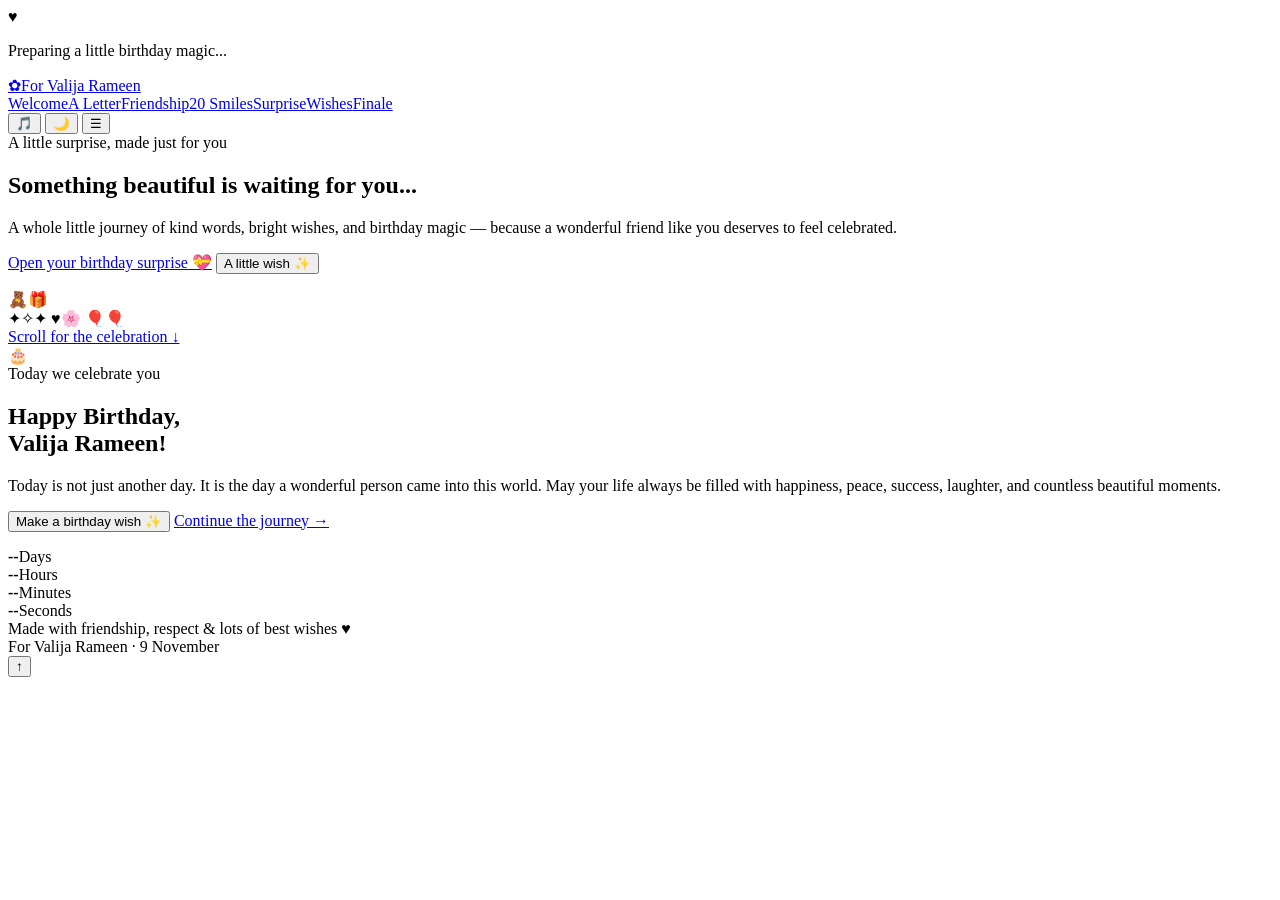
==== index.html @ c231f77b "Add files via upload" ====
<!doctype html>
<html lang="en">
<head>
  <meta charset="utf-8">
  <meta name="viewport" content="width=device-width, initial-scale=1">
  <meta name="theme-color" content="#fffafd">
  <meta name="description" content="A birthday surprise made with friendship and best wishes for Valija Rameen.">
  <title>Happy Birthday, Valija Rameen! | A Friendship Surprise</title>
  <link rel="stylesheet" href="css/style.css">
  <link rel="stylesheet" href="css/animations.css">
  <link rel="stylesheet" href="css/responsive.css">
  <script src="js/animations.js" defer></script>
  <script src="js/main.js" defer></script>
  <script src="js/interactions.js" defer></script>
</head>
<body data-page="home">
  <div class="loading-screen" aria-hidden="true"><div class="loader-content"><span class="loader-heart">♥</span><p>Preparing a little birthday magic...</p></div></div>
  <header class="site-header">
    <div class="header-inner">
      <a class="brand" href="index.html"><span class="brand-mark" aria-hidden="true">✿</span><span>For Valija Rameen</span></a>
      <nav class="primary-nav" id="site-navigation" aria-label="Main navigation">
        <a href="index.html">Welcome</a><a href="letter.html">A Letter</a><a href="friendship.html">Friendship</a><a href="smiles.html">20 Smiles</a><a href="surprise.html">Surprise</a><a href="wishes.html">Wishes</a><a href="finale.html">Finale</a>
      </nav>
      <div class="header-actions">
        <button class="icon-button" type="button" data-music-toggle aria-label="Turn birthday music on" aria-pressed="false" title="Birthday music">🎵</button>
        <button class="icon-button" type="button" data-theme-toggle aria-label="Switch to dark theme" aria-pressed="false" title="Toggle theme">🌙</button>
        <button class="menu-toggle" type="button" aria-controls="site-navigation" aria-expanded="false" aria-label="Open navigation menu">☰</button>
      </div>
    </div>
  </header>

  <main>
    <section class="hero page-shell" aria-labelledby="welcome-title">
      <div class="hero-grid">
        <div class="hero-copy reveal">
          <span class="eyebrow">A little surprise, made just for you</span>
          <h1 id="welcome-title">Something beautiful is <span class="gradient-text">waiting for you...</span></h1>
          <p class="type-line" data-typing aria-live="polite"></p>
          <p class="lead">A whole little journey of kind words, bright wishes, and birthday magic — because a wonderful friend like you deserves to feel celebrated.</p>
          <div class="button-row">
            <a class="button" href="#celebration">Open your birthday surprise <span aria-hidden="true">💝</span></a>
            <button class="button secondary" type="button" data-action="random-wish">A little wish ✨</button>
          </div>
          <p class="wish-result" data-wish-result aria-live="polite"></p>
        </div>
        <div class="hero-art" aria-label="A teddy bear with a birthday gift">
          <div class="art-orbit" aria-hidden="true"></div>
          <div class="teddy-card"><span class="teddy" aria-hidden="true">🧸</span><span class="gift-emoji" aria-hidden="true">🎁</span></div>
          <span class="sparkle s1" aria-hidden="true">✦</span><span class="sparkle s2" aria-hidden="true">✧</span><span class="sparkle s3" aria-hidden="true">✦</span>
          <span class="floaty heart" aria-hidden="true">♥</span><span class="floaty flower" aria-hidden="true">🌸</span>
          <span class="balloon b1" aria-hidden="true">🎈</span><span class="balloon b2" aria-hidden="true">🎈</span>
        </div>
      </div>
      <a class="scroll-cue" href="#celebration">Scroll for the celebration ↓</a>
    </section>

    <section class="section page-shell" id="celebration" aria-labelledby="birthday-title">
      <div class="celebration reveal">
        <div class="celebration-inner">
          <div class="cake" aria-hidden="true">🎂</div>
          <div class="birthday-copy">
            <span class="eyebrow">Today we celebrate you</span>
            <h2 id="birthday-title" class="gradient-text">Happy Birthday,<br>Valija Rameen!</h2>
            <p>Today is not just another day. It is the day a wonderful person came into this world. May your life always be filled with happiness, peace, success, laughter, and countless beautiful moments.</p>
            <div class="button-row">
              <button class="button" type="button" data-action="wish">Make a birthday wish <span aria-hidden="true">✨</span></button>
              <a class="button secondary" href="letter.html">Continue the journey →</a>
            </div>
            <p class="wish-result" data-wish-result aria-live="polite"></p>
            <div class="countdown" data-countdown aria-label="Countdown to the next birthday">
              <div class="time-box"><strong data-time>--</strong><span>Days</span></div>
              <div class="time-box"><strong data-time>--</strong><span>Hours</span></div>
              <div class="time-box"><strong data-time>--</strong><span>Minutes</span></div>
              <div class="time-box"><strong data-time>--</strong><span>Seconds</span></div>
            </div>
          </div>
        </div>
      </div>
    </section>
  </main>

  <footer class="site-footer">Made with friendship, respect &amp; lots of best wishes <span class="footer-heart">♥</span><br>For Valija Rameen · 9 November</footer>
  <button class="icon-button back-to-top" type="button" aria-label="Back to top">↑</button>
</body>
</html>
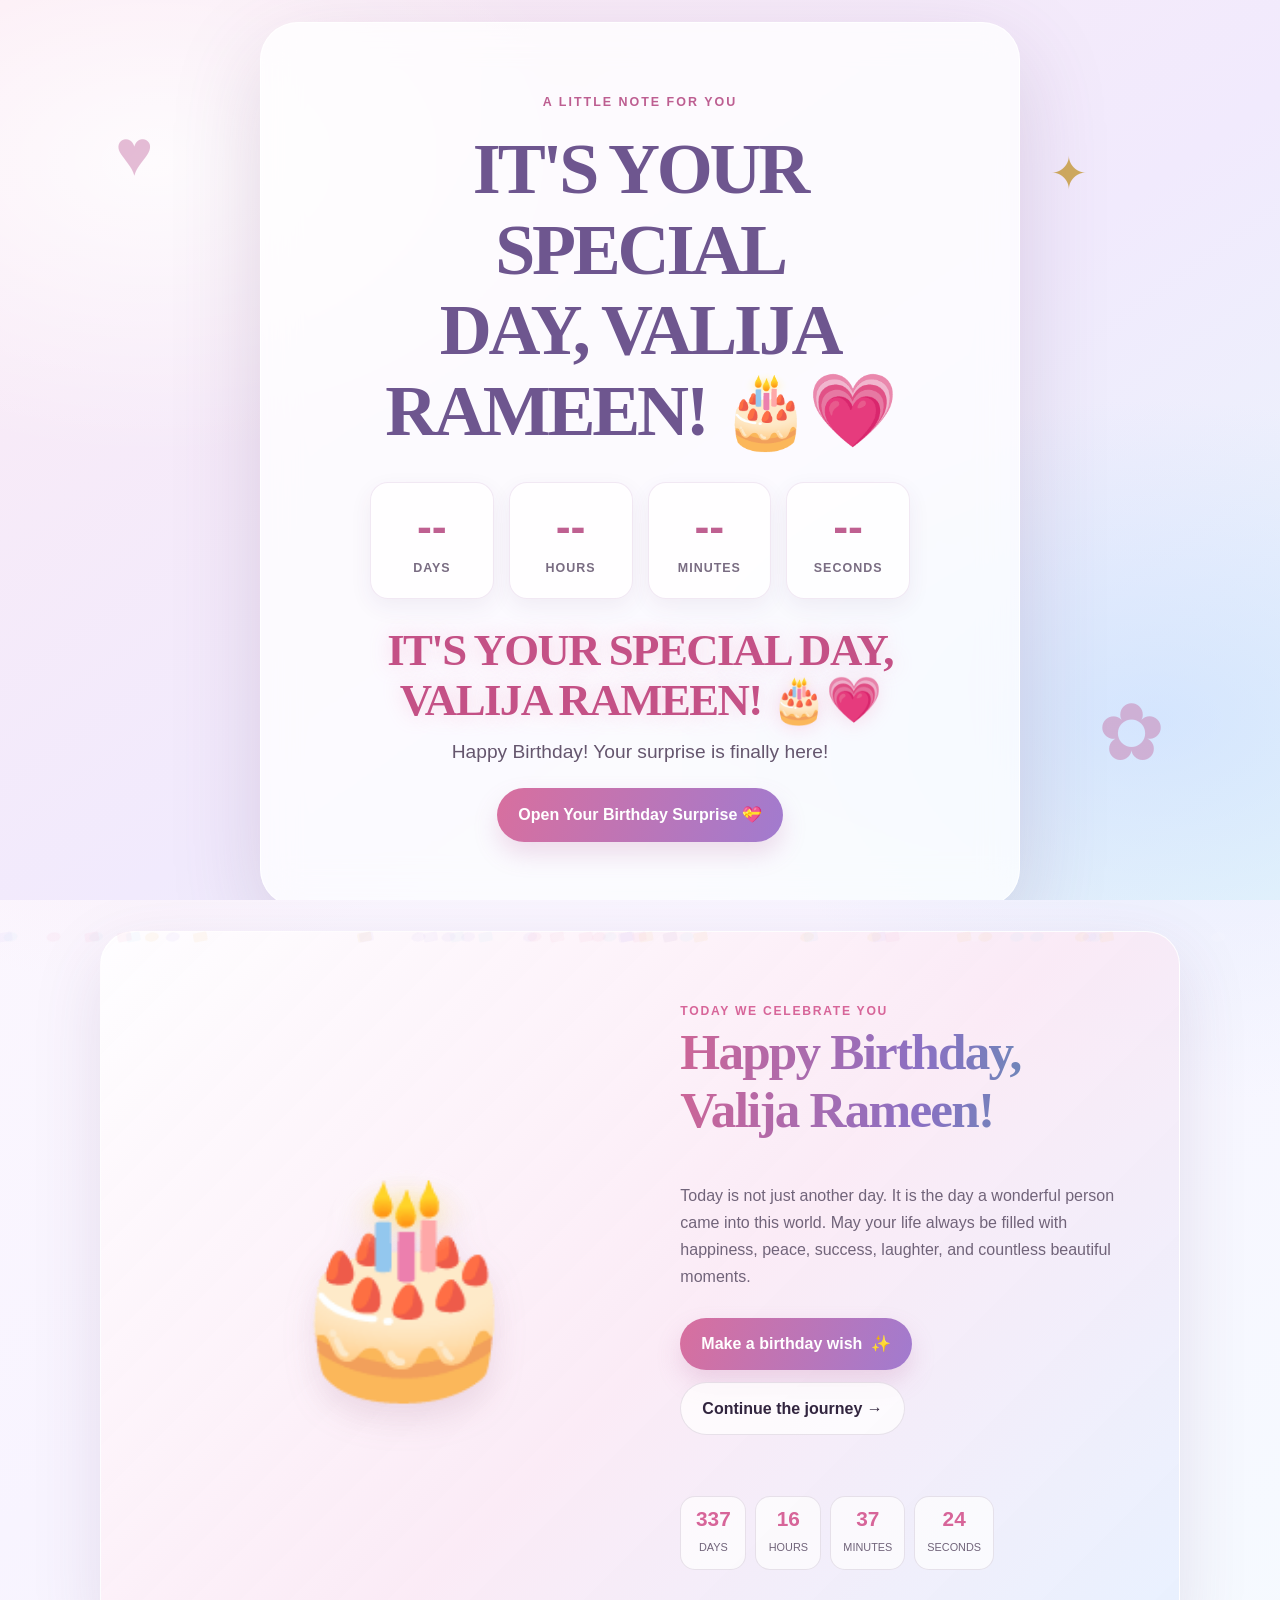
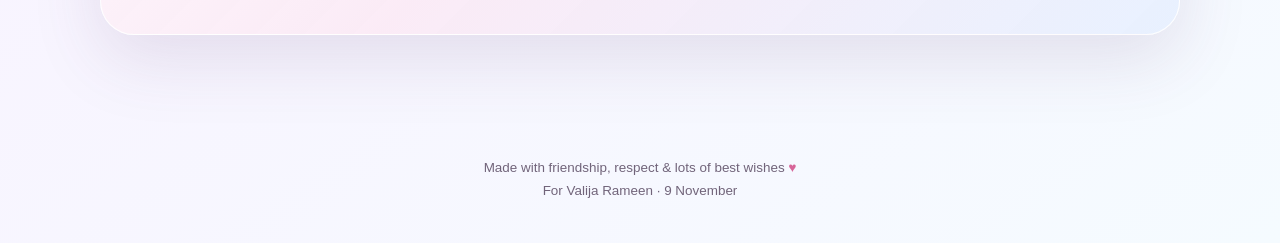
==== commit 89215baf: "Finalize Birthday Website, Fix Errors, Update Countdown and Documentation Co-authored-by: Copilot <2" ====
--- a/index.html
+++ b/index.html
@@ -1,85 +1,107 @@
-<!doctype html>
-<html lang="en">
-<head>
-  <meta charset="utf-8">
-  <meta name="viewport" content="width=device-width, initial-scale=1">
-  <meta name="theme-color" content="#fffafd">
-  <meta name="description" content="A birthday surprise made with friendship and best wishes for Valija Rameen.">
-  <title>Happy Birthday, Valija Rameen! | A Friendship Surprise</title>
-  <link rel="stylesheet" href="css/style.css">
-  <link rel="stylesheet" href="css/animations.css">
-  <link rel="stylesheet" href="css/responsive.css">
-  <script src="js/animations.js" defer></script>
-  <script src="js/main.js" defer></script>
-  <script src="js/interactions.js" defer></script>
-</head>
-<body data-page="home">
-  <div class="loading-screen" aria-hidden="true"><div class="loader-content"><span class="loader-heart">♥</span><p>Preparing a little birthday magic...</p></div></div>
-  <header class="site-header">
-    <div class="header-inner">
-      <a class="brand" href="index.html"><span class="brand-mark" aria-hidden="true">✿</span><span>For Valija Rameen</span></a>
-      <nav class="primary-nav" id="site-navigation" aria-label="Main navigation">
-        <a href="index.html">Welcome</a><a href="letter.html">A Letter</a><a href="friendship.html">Friendship</a><a href="smiles.html">20 Smiles</a><a href="surprise.html">Surprise</a><a href="wishes.html">Wishes</a><a href="finale.html">Finale</a>
-      </nav>
-      <div class="header-actions">
-        <button class="icon-button" type="button" data-music-toggle aria-label="Turn birthday music on" aria-pressed="false" title="Birthday music">🎵</button>
-        <button class="icon-button" type="button" data-theme-toggle aria-label="Switch to dark theme" aria-pressed="false" title="Toggle theme">🌙</button>
-        <button class="menu-toggle" type="button" aria-controls="site-navigation" aria-expanded="false" aria-label="Open navigation menu">☰</button>
-      </div>
-    </div>
-  </header>
-
-  <main>
-    <section class="hero page-shell" aria-labelledby="welcome-title">
-      <div class="hero-grid">
-        <div class="hero-copy reveal">
-          <span class="eyebrow">A little surprise, made just for you</span>
-          <h1 id="welcome-title">Something beautiful is <span class="gradient-text">waiting for you...</span></h1>
-          <p class="type-line" data-typing aria-live="polite"></p>
-          <p class="lead">A whole little journey of kind words, bright wishes, and birthday magic — because a wonderful friend like you deserves to feel celebrated.</p>
-          <div class="button-row">
-            <a class="button" href="#celebration">Open your birthday surprise <span aria-hidden="true">💝</span></a>
-            <button class="button secondary" type="button" data-action="random-wish">A little wish ✨</button>
-          </div>
-          <p class="wish-result" data-wish-result aria-live="polite"></p>
-        </div>
-        <div class="hero-art" aria-label="A teddy bear with a birthday gift">
-          <div class="art-orbit" aria-hidden="true"></div>
-          <div class="teddy-card"><span class="teddy" aria-hidden="true">🧸</span><span class="gift-emoji" aria-hidden="true">🎁</span></div>
-          <span class="sparkle s1" aria-hidden="true">✦</span><span class="sparkle s2" aria-hidden="true">✧</span><span class="sparkle s3" aria-hidden="true">✦</span>
-          <span class="floaty heart" aria-hidden="true">♥</span><span class="floaty flower" aria-hidden="true">🌸</span>
-          <span class="balloon b1" aria-hidden="true">🎈</span><span class="balloon b2" aria-hidden="true">🎈</span>
-        </div>
-      </div>
-      <a class="scroll-cue" href="#celebration">Scroll for the celebration ↓</a>
-    </section>
-
-    <section class="section page-shell" id="celebration" aria-labelledby="birthday-title">
-      <div class="celebration reveal">
-        <div class="celebration-inner">
-          <div class="cake" aria-hidden="true">🎂</div>
-          <div class="birthday-copy">
-            <span class="eyebrow">Today we celebrate you</span>
-            <h2 id="birthday-title" class="gradient-text">Happy Birthday,<br>Valija Rameen!</h2>
-            <p>Today is not just another day. It is the day a wonderful person came into this world. May your life always be filled with happiness, peace, success, laughter, and countless beautiful moments.</p>
-            <div class="button-row">
-              <button class="button" type="button" data-action="wish">Make a birthday wish <span aria-hidden="true">✨</span></button>
-              <a class="button secondary" href="letter.html">Continue the journey →</a>
-            </div>
-            <p class="wish-result" data-wish-result aria-live="polite"></p>
-            <div class="countdown" data-countdown aria-label="Countdown to the next birthday">
-              <div class="time-box"><strong data-time>--</strong><span>Days</span></div>
-              <div class="time-box"><strong data-time>--</strong><span>Hours</span></div>
-              <div class="time-box"><strong data-time>--</strong><span>Minutes</span></div>
-              <div class="time-box"><strong data-time>--</strong><span>Seconds</span></div>
-            </div>
-          </div>
-        </div>
-      </div>
-    </section>
-  </main>
-
-  <footer class="site-footer">Made with friendship, respect &amp; lots of best wishes <span class="footer-heart">♥</span><br>For Valija Rameen · 9 November</footer>
-  <button class="icon-button back-to-top" type="button" aria-label="Back to top">↑</button>
-</body>
+<!doctype html>
+<html lang="en">
+<head>
+  <meta charset="utf-8">
+  <meta name="viewport" content="width=device-width, initial-scale=1">
+  <meta name="theme-color" content="#fffafd">
+  <meta name="description" content="A birthday surprise made with friendship and best wishes for Valija Rameen.">
+  <title>Happy Birthday, Valija Rameen! | A Friendship Surprise</title>
+  <link rel="stylesheet" href="css/style.css">
+  <link rel="stylesheet" href="css/animations.css">
+  <link rel="stylesheet" href="css/responsive.css">
+  <script src="js/animations.js" defer></script>
+  <script src="js/main.js" defer></script>
+  <script src="js/interactions.js" defer></script>
+</head>
+<body class="is-locked" data-page="home">
+  <section class="lock-screen" data-birthday-lock aria-live="off" aria-labelledby="lock-title">
+    <div class="lock-card">
+      <span class="lock-kicker">A little note for you</span>
+      <h1 id="lock-title">Something Special Is Waiting For You... <span aria-hidden="true">💝</span></h1>
+      <p class="lock-teaser">Dear Valija Rameen, someone has prepared a little surprise for you!</p>
+      <div class="lock-countdown" data-lock-countdown aria-label="Countdown to 9 November at midnight local time">
+        <div class="lock-time"><strong data-lock-days>--</strong><span>Days</span></div>
+        <div class="lock-time"><strong data-lock-hours>--</strong><span>Hours</span></div>
+        <div class="lock-time"><strong data-lock-minutes>--</strong><span>Minutes</span></div>
+        <div class="lock-time"><strong data-lock-seconds>--</strong><span>Seconds</span></div>
+      </div>
+      <div class="lock-unlocked" data-lock-unlocked hidden>
+        <h2>IT'S YOUR SPECIAL DAY, VALIJA RAMEEN! 🎂💗</h2>
+        <p>Happy Birthday! Your surprise is finally here!</p>
+        <button class="button" type="button" data-open-birthday>Open Your Birthday Surprise 💝</button>
+      </div>
+      <p class="lock-timezone">The countdown follows your device's local time.</p>
+    </div>
+    <span class="lock-decoration lock-heart" aria-hidden="true">♥</span>
+    <span class="lock-decoration lock-flower" aria-hidden="true">✿</span>
+    <span class="lock-decoration lock-star" aria-hidden="true">✦</span>
+  </section>
+  <div class="loading-screen" aria-hidden="true"><div class="loader-content"><span class="loader-heart">♥</span><p>Preparing a little birthday magic...</p></div></div>
+  <header class="site-header">
+    <div class="header-inner">
+      <a class="brand" href="index.html"><span class="brand-mark" aria-hidden="true">✿</span><span>For Valija Rameen</span></a>
+      <nav class="primary-nav" id="site-navigation" aria-label="Main navigation">
+        <a href="index.html">Welcome</a><a href="letter.html">A Letter</a><a href="friendship.html">Friendship</a><a href="smiles.html">20 Smiles</a><a href="surprise.html">Surprise</a><a href="wishes.html">Wishes</a><a href="finale.html">Finale</a>
+      </nav>
+      <div class="header-actions">
+        <button class="icon-button" type="button" data-music-toggle aria-label="Turn birthday music on" aria-pressed="false" title="Birthday music">🎵</button>
+        <button class="icon-button" type="button" data-theme-toggle aria-label="Switch to dark theme" aria-pressed="false" title="Toggle theme">🌙</button>
+        <button class="menu-toggle" type="button" aria-controls="site-navigation" aria-expanded="false" aria-label="Open navigation menu">☰</button>
+      </div>
+    </div>
+  </header>
+
+  <main>
+    <section class="hero page-shell" aria-labelledby="welcome-title">
+      <div class="hero-grid">
+        <div class="hero-copy reveal">
+          <span class="eyebrow">A little surprise, made just for you</span>
+          <h1 id="welcome-title">Something beautiful is <span class="gradient-text">waiting for you...</span></h1>
+          <p class="type-line" data-typing aria-live="polite"></p>
+          <p class="lead">A whole little journey of kind words, bright wishes, and birthday magic — because a wonderful friend like you deserves to feel celebrated.</p>
+          <div class="button-row">
+            <a class="button" href="#celebration">Open your birthday surprise <span aria-hidden="true">💝</span></a>
+            <button class="button secondary" type="button" data-action="random-wish">A little wish ✨</button>
+          </div>
+          <p class="wish-result" data-wish-result aria-live="polite"></p>
+        </div>
+        <div class="hero-art" aria-label="A teddy bear with a birthday gift">
+          <div class="art-orbit" aria-hidden="true"></div>
+          <div class="teddy-card"><span class="teddy" aria-hidden="true">🧸</span><span class="gift-emoji" aria-hidden="true">🎁</span></div>
+          <span class="sparkle s1" aria-hidden="true">✦</span><span class="sparkle s2" aria-hidden="true">✧</span><span class="sparkle s3" aria-hidden="true">✦</span>
+          <span class="floaty heart" aria-hidden="true">♥</span><span class="floaty flower" aria-hidden="true">🌸</span>
+          <span class="balloon b1" aria-hidden="true">🎈</span><span class="balloon b2" aria-hidden="true">🎈</span>
+        </div>
+      </div>
+      <a class="scroll-cue" href="#celebration">Scroll for the celebration ↓</a>
+    </section>
+
+    <section class="section page-shell" id="celebration" aria-labelledby="birthday-title">
+      <div class="celebration reveal">
+        <div class="celebration-inner">
+          <div class="cake" aria-hidden="true">🎂</div>
+          <div class="birthday-copy">
+            <span class="eyebrow">Today we celebrate you</span>
+            <h2 id="birthday-title" class="gradient-text">Happy Birthday,<br>Valija Rameen!</h2>
+            <p>Today is not just another day. It is the day a wonderful person came into this world. May your life always be filled with happiness, peace, success, laughter, and countless beautiful moments.</p>
+            <div class="button-row">
+              <button class="button" type="button" data-action="wish">Make a birthday wish <span aria-hidden="true">✨</span></button>
+              <a class="button secondary" href="letter.html">Continue the journey →</a>
+            </div>
+            <p class="wish-result" data-wish-result aria-live="polite"></p>
+            <div class="countdown" data-countdown aria-label="Countdown to the next birthday">
+              <div class="time-box"><strong data-time>--</strong><span>Days</span></div>
+              <div class="time-box"><strong data-time>--</strong><span>Hours</span></div>
+              <div class="time-box"><strong data-time>--</strong><span>Minutes</span></div>
+              <div class="time-box"><strong data-time>--</strong><span>Seconds</span></div>
+            </div>
+          </div>
+        </div>
+      </div>
+    </section>
+  </main>
+
+  <footer class="site-footer">Made with friendship, respect &amp; lots of best wishes <span class="footer-heart">♥</span><br>For Valija Rameen · 9 November</footer>
+  <button class="icon-button back-to-top" type="button" aria-label="Back to top">↑</button>
+</body>
 </html>
--- a/css/style.css
+++ b/css/style.css
@@ -0,0 +1,434 @@
+:root {
+  color-scheme: light;
+  --ink: #32253f;
+  --muted: #71647a;
+  --paper: #fffafd;
+  --surface: rgba(255, 255, 255, .76);
+  --pink: #f3a5c5;
+  --rose: #d76599;
+  --lavender: #c6b5f2;
+  --blue: #b6dff0;
+  --gold: #f0c77b;
+  --line: rgba(103, 70, 116, .14);
+  --shadow: 0 24px 70px rgba(90, 53, 105, .13);
+  --serif: 'Playfair Display', Georgia, serif;
+  --sans: 'DM Sans', 'Segoe UI', sans-serif;
+}
+
+* { box-sizing: border-box; }
+html { scroll-behavior: smooth; scroll-padding-top: 6rem; }
+body {
+  min-width: 320px;
+  margin: 0;
+  color: var(--ink);
+  font-family: var(--sans);
+  background:
+    radial-gradient(ellipse at 10% 12%, rgba(251, 213, 230, .7), transparent 34rem),
+    radial-gradient(ellipse at 94% 30%, rgba(204, 224, 250, .55), transparent 32rem),
+    linear-gradient(145deg, #fffafd, #f8f4ff 56%, #f5fbff);
+  line-height: 1.7;
+  overflow-x: hidden;
+}
+body.is-locked { overflow: hidden; }
+body.is-locked > :not(.lock-screen) { visibility: hidden !important; }
+.lock-screen {
+  position: fixed;
+  z-index: 70;
+  inset: 0;
+  display: grid;
+  padding: 22px;
+  place-items: center;
+  overflow: auto;
+  overscroll-behavior: contain;
+  color: #382944;
+  background:
+    radial-gradient(ellipse at 12% 18%, rgba(255,255,255,.82), transparent 28rem),
+    radial-gradient(ellipse at 90% 80%, rgba(196,220,255,.58), transparent 32rem),
+    linear-gradient(145deg, #fcebf4, #f1eafd 55%, #e8f6fb);
+  transition: opacity .7s ease, visibility .7s ease;
+  touch-action: manipulation;
+}
+.lock-screen[hidden] { display: none; }
+.lock-screen.is-dismissed { visibility: hidden; opacity: 0; pointer-events: none; }
+.lock-card {
+  position: relative;
+  z-index: 1;
+  width: min(760px, 100%);
+  padding: clamp(24px, 6vw, 64px);
+  border: 1px solid rgba(255,255,255,.88);
+  border-radius: clamp(24px, 5vw, 38px);
+  background: rgba(255,255,255,.75);
+  box-shadow: 0 30px 90px rgba(104,67,113,.18);
+  text-align: center;
+  backdrop-filter: blur(18px);
+}
+.lock-kicker { color: #bd5e91; font-size: .78rem; font-weight: 700; letter-spacing: .16em; text-transform: uppercase; }
+.lock-card h1 {
+  margin: 15px 0;
+  color: #6e568f;
+  font-size: clamp(2.1rem, 6.4vw, 4.5rem);
+  line-height: 1.12;
+  text-wrap: balance;
+}
+.lock-teaser { max-width: 550px; margin: 0 auto; color: #71647a; font-size: clamp(1rem, 2.4vw, 1.18rem); }
+.lock-countdown { display: grid; width: min(540px, 100%); margin: 30px auto 0; grid-template-columns: repeat(4, minmax(0, 1fr)); gap: clamp(7px, 2vw, 15px); }
+.lock-time { padding: clamp(10px, 2vw, 17px) 7px; border: 1px solid rgba(180,135,191,.19); border-radius: 18px; background: rgba(255,255,255,.8); box-shadow: 0 8px 22px rgba(90,53,105,.07); }
+.lock-time strong { display: block; color: #bf6091; font-size: clamp(1.45rem, 6vw, 2.8rem); line-height: 1.2; font-variant-numeric: tabular-nums; }
+.lock-time span { color: #796c82; font-size: clamp(.67rem, 2vw, .78rem); font-weight: 700; letter-spacing: .08em; text-transform: uppercase; }
+.lock-timezone { margin: 22px 0 0; color: #83768a; font-size: .78rem; }
+.lock-unlocked { animation: rise-in .7s ease both; }
+.lock-screen.is-unlocked .lock-card { animation: unlock-pop .65s cubic-bezier(.2,.8,.2,1) both; }
+.lock-unlocked h2 { margin: 26px 0 10px; color: #c45186; font-size: clamp(1.65rem, 4.8vw, 2.8rem); text-wrap: balance; text-shadow: 0 0 20px rgba(243,165,197,.45); }
+.lock-unlocked p { color: #65566e; font-size: clamp(1rem, 2.5vw, 1.2rem); }
+.lock-unlocked .button { min-height: 54px; }
+.lock-decoration { position: absolute; z-index: 0; color: rgba(198,111,163,.45); pointer-events: none; animation: drift 6s ease-in-out infinite; }
+.lock-heart { top: 11%; left: 9%; font-size: clamp(2rem, 6vw, 4rem); }
+.lock-flower { right: 9%; bottom: 11%; font-size: clamp(2.5rem, 8vw, 5rem); animation-delay: 1s; }
+.lock-star { top: 15%; right: 15%; color: #cfaa5e; font-size: clamp(1.5rem, 4vw, 2.8rem); animation-delay: .4s; }
+body::before {
+  position: fixed;
+  z-index: -1;
+  inset: 0;
+  content: '';
+  opacity: .25;
+  pointer-events: none;
+  background-image: radial-gradient(rgba(179, 133, 188, .5) .7px, transparent .7px);
+  background-size: 23px 23px;
+  mask-image: linear-gradient(to bottom, black, transparent 80%);
+}
+a { color: inherit; }
+button { font: inherit; }
+button, a { -webkit-tap-highlight-color: transparent; }
+button, a { touch-action: manipulation; }
+button:focus-visible, a:focus-visible { outline: 3px solid var(--rose); outline-offset: 4px; }
+
+.site-header {
+  position: sticky;
+  z-index: 20;
+  top: 0;
+  border-bottom: 1px solid rgba(255, 255, 255, .68);
+  background: rgba(255, 250, 253, .78);
+  backdrop-filter: blur(18px);
+}
+.header-inner {
+  display: flex;
+  width: min(1160px, calc(100% - 40px));
+  min-height: 76px;
+  margin: auto;
+  align-items: center;
+  justify-content: space-between;
+  gap: 20px;
+}
+.brand {
+  display: inline-flex;
+  align-items: center;
+  gap: 9px;
+  color: var(--ink);
+  font-weight: 700;
+  text-decoration: none;
+  white-space: nowrap;
+}
+.brand-mark { color: var(--rose); font-size: 1.35rem; }
+.primary-nav { display: flex; align-items: center; gap: 5px; }
+.primary-nav a {
+  padding: 9px 11px;
+  border-radius: 999px;
+  color: var(--muted);
+  font-size: .84rem;
+  font-weight: 600;
+  text-decoration: none;
+  transition: color .2s, background .2s, transform .2s;
+}
+.primary-nav a:hover, .primary-nav a[aria-current="page"] {
+  color: var(--rose);
+  background: rgba(243, 165, 197, .16);
+}
+.header-actions { display: flex; align-items: center; gap: 8px; }
+.icon-button, .menu-toggle {
+  display: inline-grid;
+  width: 42px;
+  height: 42px;
+  padding: 0;
+  place-items: center;
+  border: 1px solid var(--line);
+  border-radius: 50%;
+  color: var(--ink);
+  background: rgba(255, 255, 255, .72);
+  cursor: pointer;
+  transition: transform .2s, box-shadow .2s;
+}
+.icon-button:hover, .menu-toggle:hover { transform: translateY(-2px); box-shadow: 0 8px 20px rgba(90, 53, 105, .12); }
+.menu-toggle { display: none; }
+
+.page-shell { width: min(1080px, calc(100% - 40px)); margin: 0 auto; }
+.visually-hidden {
+  position: absolute;
+  width: 1px;
+  height: 1px;
+  padding: 0;
+  overflow: hidden;
+  clip: rect(0, 0, 0, 0);
+  white-space: nowrap;
+  clip-path: inset(50%);
+}
+.hero {
+  position: relative;
+  display: grid;
+  min-height: min(730px, calc(100vh - 76px));
+  padding: 72px 0 88px;
+  align-items: center;
+}
+.hero-grid { display: grid; align-items: center; grid-template-columns: 1.1fr .9fr; gap: 54px; }
+.eyebrow {
+  display: inline-flex;
+  align-items: center;
+  gap: 8px;
+  color: var(--rose);
+  font-size: .76rem;
+  font-weight: 700;
+  letter-spacing: .14em;
+  text-transform: uppercase;
+}
+h1, h2, h3, p { margin-top: 0; }
+h1, h2, h3 { font-family: var(--serif); line-height: 1.13; }
+h1 { margin: 18px 0; font-size: clamp(2.8rem, 6vw, 5.3rem); letter-spacing: -.045em; }
+h2 { font-size: clamp(2rem, 4vw, 3.2rem); letter-spacing: -.035em; }
+h3 { font-size: 1.45rem; }
+.gradient-text {
+  color: var(--rose);
+  background: linear-gradient(95deg, #cd6596, #8b70c3 55%, #559bb0);
+  background-clip: text;
+  -webkit-text-fill-color: transparent;
+}
+.lead { max-width: 600px; color: var(--muted); font-size: clamp(1.02rem, 2vw, 1.2rem); }
+.type-line { min-height: 1.5em; color: var(--rose); font-size: 1.15rem; font-weight: 700; }
+.type-line::after { display: inline-block; width: 2px; height: 1em; margin-left: 4px; background: currentColor; content: ''; vertical-align: -.1em; animation: blink .8s step-end infinite; }
+.button-row { display: flex; flex-wrap: wrap; align-items: center; gap: 12px; margin-top: 28px; }
+.button {
+  display: inline-flex;
+  min-height: 49px;
+  padding: 12px 21px;
+  align-items: center;
+  justify-content: center;
+  gap: 9px;
+  border: 0;
+  border-radius: 999px;
+  color: white;
+  background: linear-gradient(110deg, #d86f9e, #a17bcf);
+  box-shadow: 0 12px 25px rgba(185, 106, 158, .22);
+  cursor: pointer;
+  font-weight: 700;
+  text-decoration: none;
+  transition: transform .2s, box-shadow .2s;
+}
+.button:hover { transform: translateY(-3px); box-shadow: 0 16px 30px rgba(185, 106, 158, .3); }
+.button.secondary { border: 1px solid var(--line); color: var(--ink); background: rgba(255,255,255,.72); box-shadow: none; }
+.button.small { min-height: 42px; padding: 9px 16px; font-size: .9rem; }
+.hero-art {
+  position: relative;
+  display: grid;
+  min-height: 420px;
+  place-items: center;
+}
+.art-orbit {
+  position: absolute;
+  width: min(360px, 85vw);
+  aspect-ratio: 1;
+  border: 1px solid rgba(195, 146, 205, .33);
+  border-radius: 50%;
+  box-shadow: 0 0 0 27px rgba(255,255,255,.25), 0 0 0 57px rgba(255,255,255,.2);
+}
+.teddy-card {
+  position: relative;
+  display: grid;
+  width: min(300px, 78vw);
+  aspect-ratio: .88;
+  place-content: center;
+  border: 1px solid rgba(255,255,255,.9);
+  border-radius: 46% 46% 35% 35%;
+  background: linear-gradient(150deg, rgba(255,255,255,.9), rgba(247,220,239,.8));
+  box-shadow: var(--shadow);
+  text-align: center;
+  animation: bob 4s ease-in-out infinite;
+}
+.teddy { font-size: clamp(7rem, 16vw, 10.5rem); line-height: 1.2; filter: drop-shadow(0 13px 10px rgba(114,76,108,.12)); }
+.gift-emoji { position: absolute; right: 12%; bottom: 20%; font-size: 4.2rem; transform: rotate(9deg); }
+.sparkle { position: absolute; color: #e6af51; font-size: 1.5rem; animation: twinkle 2s ease-in-out infinite; }
+.sparkle.s1 { top: 11%; left: 18%; }
+.sparkle.s2 { top: 20%; right: 10%; animation-delay: .6s; }
+.sparkle.s3 { bottom: 13%; left: 13%; animation-delay: 1s; }
+.floaty { position: absolute; animation: drift 6s ease-in-out infinite; }
+.floaty.heart { top: 13%; right: 13%; color: #df78a4; font-size: 2rem; }
+.floaty.flower { bottom: 11%; right: 4%; font-size: 2rem; animation-delay: .7s; }
+.balloon { position: absolute; z-index: 1; font-size: 2.4rem; animation: balloon-rise 5s ease-in-out infinite; }
+.balloon.b1 { top: 8%; left: 3%; }
+.balloon.b2 { right: 0; bottom: 21%; animation-delay: 1s; }
+.balloon.b3 { top: 18%; right: 15%; animation-delay: 1.8s; }
+.center-text { text-align: center; }
+.scroll-cue { position: absolute; bottom: 25px; left: 50%; color: var(--muted); font-size: .8rem; transform: translateX(-50%); }
+
+.section { padding: 88px 0; }
+.section-heading { max-width: 680px; margin: 0 auto 42px; text-align: center; }
+.section-heading p { color: var(--muted); }
+.celebration {
+  position: relative;
+  overflow: hidden;
+  border: 1px solid rgba(255,255,255,.86);
+  border-radius: 34px;
+  background: linear-gradient(135deg, rgba(255,255,255,.82), rgba(252,231,243,.74) 55%, rgba(228,238,255,.77));
+  box-shadow: var(--shadow);
+}
+.celebration-inner { display: grid; padding: clamp(28px, 6vw, 64px); align-items: center; grid-template-columns: 1.05fr .95fr; gap: 35px; }
+.cake { position: relative; display: grid; min-height: 250px; place-items: center; font-size: clamp(9rem, 20vw, 13rem); filter: drop-shadow(0 16px 16px rgba(144,83,115,.15)); animation: bob 3.8s ease-in-out infinite; }
+.birthday-copy p { color: var(--muted); }
+.countdown {
+  display: flex;
+  margin-top: 23px;
+  gap: 9px;
+}
+.time-box { min-width: 66px; padding: 10px 12px; border: 1px solid var(--line); border-radius: 15px; background: rgba(255,255,255,.66); text-align: center; }
+.time-box strong { display: block; color: var(--rose); font-size: 1.3rem; line-height: 1.2; }
+.time-box span { color: var(--muted); font-size: .68rem; text-transform: uppercase; }
+.wish-result, .secret-result { min-height: 1.5em; margin-top: 14px; color: var(--rose); font-weight: 700; }
+.card-grid { display: grid; grid-template-columns: repeat(3, 1fr); gap: 18px; }
+.card {
+  position: relative;
+  padding: 26px;
+  overflow: hidden;
+  border: 1px solid rgba(255,255,255,.88);
+  border-radius: 23px;
+  background: var(--surface);
+  box-shadow: 0 14px 40px rgba(90,53,105,.08);
+  transition: transform .25s, box-shadow .25s;
+}
+.card:hover { transform: translateY(-6px); box-shadow: 0 20px 46px rgba(90,53,105,.14); }
+.card p:last-child { margin-bottom: 0; }
+.card-icon { display: inline-grid; width: 46px; height: 46px; margin-bottom: 14px; place-items: center; border-radius: 16px; background: rgba(243,165,197,.2); font-size: 1.4rem; }
+.quote-card { min-height: 190px; }
+.quote-card p { color: var(--muted); }
+.quote-mark { color: var(--rose); font-family: var(--serif); font-size: 2.7rem; line-height: 1; }
+.timeline { position: relative; display: grid; gap: 14px; max-width: 760px; margin: 36px auto 0; }
+.timeline::before { position: absolute; top: 5px; bottom: 5px; left: 18px; width: 2px; background: linear-gradient(var(--pink), var(--lavender)); content: ''; }
+.timeline-item { position: relative; padding: 4px 10px 8px 53px; color: var(--muted); }
+.timeline-item::before { position: absolute; top: 9px; left: 10px; width: 18px; height: 18px; border: 4px solid #fff; border-radius: 50%; background: var(--rose); box-shadow: 0 0 0 1px var(--pink); content: ''; }
+.timeline-item strong { display: block; color: var(--ink); }
+.placeholder-grid { display: grid; grid-template-columns: repeat(3, 1fr); gap: 12px; margin-top: 24px; }
+.photo-placeholder { display: grid; min-height: 120px; padding: 15px; place-items: center; border: 1px dashed rgba(160,115,171,.45); border-radius: 18px; color: var(--muted); background: rgba(255,255,255,.35); text-align: center; font-size: .85rem; }
+
+.page-hero { padding: 76px 0 45px; text-align: center; }
+.page-hero h1 { font-size: clamp(2.7rem, 6vw, 4.5rem); }
+.page-hero .lead { margin: 0 auto; }
+.letter-wrap { max-width: 820px; margin: 0 auto 100px; text-align: center; }
+.envelope {
+  position: relative;
+  display: grid;
+  width: min(430px, 90vw);
+  height: 270px;
+  margin: 18px auto 35px;
+  place-items: center;
+  border: 0;
+  border-radius: 18px;
+  background: linear-gradient(145deg, #e99bb9, #cd7ca7);
+  box-shadow: 0 25px 55px rgba(156,84,126,.25);
+  cursor: pointer;
+  transition: transform .3s;
+}
+.envelope:hover { transform: translateY(-6px) rotate(-1deg); }
+.envelope::before { position: absolute; inset: 0; border-radius: inherit; background: linear-gradient(35deg, transparent 49.5%, rgba(255,255,255,.18) 50%, transparent 51%), linear-gradient(-35deg, transparent 49.5%, rgba(255,255,255,.18) 50%, transparent 51%); content: ''; }
+.envelope-seal { z-index: 1; display: grid; width: 70px; height: 70px; place-items: center; border: 3px solid rgba(255,255,255,.8); border-radius: 50%; color: white; background: #d26190; font-size: 1.8rem; box-shadow: 0 6px 15px rgba(91,44,75,.18); }
+.letter-paper { position: relative; display: none; padding: clamp(24px, 6vw, 55px); overflow: hidden; border: 1px solid #eadbd2; border-radius: 8px; background: #fffdf6; box-shadow: 0 20px 55px rgba(91,65,58,.12); text-align: left; }
+.letter-paper.is-open { display: block; animation: letter-in .75s cubic-bezier(.2,.8,.2,1) both; }
+.letter-paper p { color: #655661; }
+.letter-paper .salutation { color: var(--rose); font-family: var(--serif); font-size: 1.3rem; }
+.signature { margin-top: 28px; color: var(--rose); font-family: var(--serif); font-size: 1.55rem; font-style: italic; animation: signature-in 1.5s ease both; }
+.gift-stage { position: relative; display: grid; min-height: 450px; margin: 10px 0 60px; place-items: center; overflow: hidden; border: 1px solid rgba(255,255,255,.8); border-radius: 32px; background: linear-gradient(135deg,#fff1f7,#f3efff 60%,#edfaff); }
+.gift-box { position: relative; width: 190px; height: 150px; margin-top: 75px; border-radius: 12px; background: linear-gradient(135deg,#e77ea9,#ce5d91); box-shadow: 0 20px 30px rgba(157,71,117,.2); }
+.gift-box::before { position: absolute; top: 0; bottom: 0; left: 75px; width: 38px; background: #f4cf83; content: ''; }
+.gift-lid { position: absolute; z-index: 2; top: -28px; left: -14px; width: 218px; height: 42px; border-radius: 10px; background: linear-gradient(135deg,#f096b8,#dc6b9b); transition: transform .7s cubic-bezier(.2,.8,.2,1); }
+.gift-lid::before { position: absolute; top: 0; bottom: 0; left: 90px; width: 38px; background: #f4cf83; content: ''; }
+.gift-bow { position: absolute; z-index: 3; top: -69px; left: 72px; color: #f4cf83; font-size: 3.5rem; transition: transform .6s, opacity .5s; }
+.gift-box.is-open .gift-lid { transform: translate(32px,-100px) rotate(12deg); }
+.gift-box.is-open .gift-bow { transform: translateY(-100px) rotate(25deg); opacity: 0; }
+.gift-reveal { display: none; max-width: 640px; padding: 20px; text-align: center; }
+.gift-reveal.is-open { display: block; animation: rise-in .7s ease both; }
+.gift-teddy { font-size: 4rem; }
+.gift-action { position: absolute; bottom: 30px; }
+.friendship-teddies { font-size: 4rem; text-align: center; }
+.finale-highlight { color: #f3bed8; }
+.finale-actions { justify-content: center; }
+.wish-garden { position: relative; padding: 55px 0 70px; }
+.garden-art { margin-top: 34px; font-size: clamp(2.2rem, 8vw, 4rem); letter-spacing: .12em; text-align: center; filter: drop-shadow(0 8px 8px rgba(120,74,108,.08)); }
+.memory-note { max-width: 650px; margin: 26px auto 0; color: var(--muted); text-align: center; }
+.compliment-card { width: 100%; min-height: 190px; color: var(--ink); cursor: pointer; font: inherit; text-align: left; }
+.compliment-card .card-message { color: var(--muted); }
+.compliment-card[aria-expanded="false"] .card-message { filter: blur(5px); opacity: .35; user-select: none; }
+.compliment-card[aria-expanded="false"]::after { position: absolute; right: 22px; bottom: 20px; color: var(--rose); content: 'Tap to reveal ♥'; font-size: .78rem; font-weight: 700; }
+.finale {
+  position: relative;
+  padding: 78px 0 92px;
+  overflow: hidden;
+  border-radius: 34px;
+  color: white;
+  background: radial-gradient(ellipse at 50% 0%, #735d9b, #342c57 68%, #292443);
+  box-shadow: 0 25px 75px rgba(48,39,81,.24);
+  text-align: center;
+}
+.finale::before { position: absolute; inset: 0; content: ''; opacity: .4; background-image: radial-gradient(#fff 1px, transparent 1px); background-size: 45px 45px; mask-image: linear-gradient(to bottom, black, transparent 85%); }
+.finale-content { position: relative; z-index: 1; width: min(760px, calc(100% - 36px)); margin: auto; }
+.finale-balloons { position: absolute; inset: 0; overflow: hidden; color: white; font-size: 2.5rem; pointer-events: none; }
+.finale-balloons span { position: absolute; animation: balloon-rise 6s ease-in-out infinite; }
+.finale-balloons span:nth-child(1) { top: 12%; left: 8%; }
+.finale-balloons span:nth-child(2) { top: 30%; right: 8%; animation-delay: 1.5s; }
+.finale-balloons span:nth-child(3) { bottom: 14%; left: 15%; animation-delay: 2.5s; }
+.finale .eyebrow { color: #f3c7db; }
+.finale h1 { color: #fff2fa; text-shadow: 0 0 25px rgba(251,179,219,.28); }
+.finale p { color: rgba(255,255,255,.8); }
+.finale .button.secondary { border-color: rgba(255,255,255,.35); color: white; background: rgba(255,255,255,.1); }
+.finale-cake { margin: 16px 0; font-size: clamp(5rem, 14vw, 8rem); animation: bob 3s ease-in-out infinite; }
+.final-signoff { margin-top: 35px; color: #ffe0ee !important; font-family: var(--serif); font-size: 1.3rem; }
+.site-footer { padding: 34px 20px 40px; color: var(--muted); text-align: center; font-size: .84rem; }
+.site-footer .footer-heart { color: var(--rose); }
+.back-to-top { position: fixed; z-index: 18; right: 22px; bottom: 22px; opacity: 0; pointer-events: none; transform: translateY(10px); transition: .2s; }
+.back-to-top.is-visible { opacity: 1; pointer-events: auto; transform: none; }
+.loading-screen { position: fixed; z-index: 100; inset: 0; display: grid; visibility: hidden; place-items: center; background: #fff8fc; opacity: 0; pointer-events: none; transition: opacity .55s, visibility .55s; }
+.loading-screen.is-loading { visibility: visible; opacity: 1; pointer-events: auto; }
+.loading-screen.is-done { visibility: hidden; opacity: 0; }
+.loader-content { color: var(--rose); text-align: center; }
+.loader-heart { display: inline-block; font-size: 2.5rem; animation: heartbeat 1s ease-in-out infinite; }
+.reveal { opacity: 0; transform: translateY(20px); transition: opacity .65s ease, transform .65s ease; }
+.reveal.is-visible { opacity: 1; transform: none; }
+.cursor-heart { position: fixed; z-index: 50; pointer-events: none; animation: cursor-float .9s ease-out forwards; }
+.confetti-piece { position: fixed; z-index: 80; top: -15px; width: 9px; height: 14px; pointer-events: none; animation: confetti-fall 2.8s linear forwards; }
+.burst-heart { position: fixed; z-index: 80; pointer-events: none; animation: heart-rise 1.5s ease-out forwards; }
+.theme-dark {
+  color-scheme: dark;
+  --ink: #f9efff;
+  --muted: #cabdd3;
+  --paper: #2c253b;
+  --surface: rgba(55, 45, 70, .84);
+  --line: rgba(240, 218, 250, .17);
+  --shadow: 0 24px 70px rgba(11, 7, 22, .3);
+  background: radial-gradient(ellipse at 10% 12%, rgba(104,60,101,.5), transparent 34rem), linear-gradient(145deg,#211c30,#29223b 60%,#202e3a);
+}
+.theme-dark .site-header { border-color: var(--line); background: rgba(36,29,49,.82); }
+.theme-dark .brand, .theme-dark .primary-nav a, .theme-dark .icon-button, .theme-dark .menu-toggle { color: var(--ink); }
+.theme-dark .icon-button, .theme-dark .menu-toggle, .theme-dark .button.secondary, .theme-dark .time-box { background: rgba(255,255,255,.07); }
+.theme-dark .celebration, .theme-dark .gift-stage { background: linear-gradient(135deg,rgba(65,49,76,.9),rgba(52,48,78,.9)); }
+.theme-dark .teddy-card { background: linear-gradient(150deg,rgba(66,52,79,.94),rgba(79,54,83,.86)); }
+.theme-dark .letter-paper { border-color: #51445a; background: #322b3a; }
+.theme-dark .letter-paper p { color: #ded0df; }
+.theme-dark .photo-placeholder { background: rgba(255,255,255,.04); }
+
+@keyframes blink { 50% { opacity: 0; } }
+@keyframes bob { 50% { transform: translateY(-11px); } }
+@keyframes drift { 50% { transform: translate(7px,-13px) rotate(7deg); } }
+@keyframes twinkle { 50% { opacity: .45; transform: scale(.8) rotate(22deg); } }
+@keyframes heartbeat { 50% { transform: scale(1.25); } }
+@keyframes letter-in { from { opacity: 0; transform: translateY(28px) scale(.98); } to { opacity: 1; transform: none; } }
+@keyframes signature-in { from { opacity: 0; transform: translateX(-14px); } to { opacity: 1; transform: none; } }
+@keyframes rise-in { from { opacity: 0; transform: translateY(16px); } to { opacity: 1; transform: none; } }
+@keyframes cursor-float { to { opacity: 0; transform: translateY(-28px) scale(.55) rotate(18deg); } }
+@keyframes confetti-fall { to { opacity: .1; transform: translate3d(var(--drift), 105vh, 0) rotate(800deg); } }
+@keyframes heart-rise { to { opacity: 0; transform: translateY(-95px) scale(1.5) rotate(15deg); } }
+@keyframes balloon-rise { 50% { transform: translateY(-24px) rotate(6deg); } }
+@keyframes unlock-pop { from { opacity: .6; transform: translateY(14px) scale(.97); } to { opacity: 1; transform: none; } }
--- a/css/animations.css
+++ b/css/animations.css
@@ -0,0 +1,51 @@
+@media (prefers-reduced-motion: reduce) {
+  *, *::before, *::after {
+    scroll-behavior: auto !important;
+    animation-duration: .01ms !important;
+    animation-iteration-count: 1 !important;
+    transition-duration: .01ms !important;
+  }
+  .reveal { opacity: 1; transform: none; }
+}
+
+@keyframes petal-fall {
+  0% { opacity: 0; transform: translate3d(0, -30px, 0) rotate(0); }
+  12% { opacity: .8; }
+  100% { opacity: 0; transform: translate3d(55px, 420px, 0) rotate(280deg); }
+}
+
+.falling-petal {
+  position: absolute;
+  top: -25px;
+  z-index: 0;
+  pointer-events: none;
+  animation-name: petal-fall;
+  animation-timing-function: linear;
+  animation-iteration-count: infinite;
+}
+
+.firework {
+  position: fixed;
+  z-index: 90;
+  width: 7px;
+  height: 7px;
+  border-radius: 50%;
+  background: var(--firework-color);
+  box-shadow: 0 -25px 0 var(--firework-color), 18px -18px 0 var(--firework-color),
+    25px 0 0 var(--firework-color), 18px 18px 0 var(--firework-color),
+    0 25px 0 var(--firework-color), -18px 18px 0 var(--firework-color),
+    -25px 0 0 var(--firework-color), -18px -18px 0 var(--firework-color);
+  pointer-events: none;
+  animation: firework-pop .8s ease-out forwards;
+}
+
+@keyframes firework-pop {
+  0% { opacity: 0; transform: scale(.1); }
+  35% { opacity: 1; }
+  100% { opacity: 0; transform: scale(1.2); }
+}
+
+@media (prefers-reduced-motion: reduce) {
+  .falling-petal { display: none; }
+  .firework { display: none; }
+}
--- a/css/responsive.css
+++ b/css/responsive.css
@@ -0,0 +1,71 @@
+@media (max-width: 1000px) {
+  .header-inner { width: min(100% - 32px, 900px); }
+  .primary-nav { gap: 0; }
+  .primary-nav a { padding-inline: 8px; font-size: .78rem; }
+  .header-actions { gap: 5px; }
+}
+
+@media (max-width: 780px) {
+  .header-inner { min-height: 68px; }
+  .menu-toggle { display: inline-grid; }
+  .primary-nav {
+    position: absolute;
+    top: calc(100% + 1px);
+    right: 12px;
+    left: 12px;
+    display: none;
+    padding: 12px;
+    flex-direction: column;
+    align-items: stretch;
+    border: 1px solid var(--line);
+    border-radius: 20px;
+    background: var(--paper);
+    box-shadow: var(--shadow);
+  }
+  .primary-nav.is-open { display: flex; animation: rise-in .2s ease both; }
+  .primary-nav a { padding: 11px 14px; font-size: .9rem; }
+  .hero { min-height: auto; padding: 68px 0 74px; }
+  .hero-grid { grid-template-columns: 1fr; gap: 10px; text-align: center; }
+  .hero-copy .lead { margin-inline: auto; }
+  .button-row { justify-content: center; }
+  .hero-art { min-height: 330px; }
+  .art-orbit { width: min(290px, 74vw); }
+  .teddy-card { width: min(245px, 70vw); }
+  .scroll-cue { bottom: 20px; }
+  .celebration-inner { grid-template-columns: 1fr; gap: 0; text-align: center; }
+  .cake { min-height: 190px; }
+  .countdown { justify-content: center; }
+  .card-grid { grid-template-columns: repeat(2, 1fr); }
+  .section { padding: 68px 0; }
+}
+
+@media (max-width: 520px) {
+  .lock-screen { padding: max(16px, env(safe-area-inset-top)) 16px max(16px, env(safe-area-inset-bottom)); }
+  .lock-card { padding: 26px 18px; }
+  .lock-countdown { margin-top: 23px; gap: 7px; }
+  .lock-time { padding-inline: 3px; border-radius: 14px; }
+  .lock-time span { letter-spacing: .03em; }
+  .lock-unlocked .button { width: 100%; padding-inline: 12px; }
+  .lock-decoration.lock-heart { left: 3%; }
+  .lock-decoration.lock-star { right: 4%; }
+  .lock-decoration.lock-flower { right: 3%; }
+  .header-inner { width: calc(100% - 24px); gap: 8px; }
+  .brand { gap: 6px; font-size: .9rem; }
+  .brand-mark { font-size: 1.15rem; }
+  .header-actions { gap: 5px; }
+  .icon-button, .menu-toggle { width: 38px; height: 38px; }
+  .page-shell { width: calc(100% - 30px); }
+  h1 { font-size: clamp(2.6rem, 13vw, 4rem); }
+  .page-hero { padding: 56px 0 34px; }
+  .card-grid, .placeholder-grid { grid-template-columns: 1fr; }
+  .card { padding: 23px; }
+  .compliment-card { min-height: 160px; }
+  .countdown { gap: 6px; }
+  .time-box { min-width: 55px; padding: 8px 7px; }
+  .time-box strong { font-size: 1.1rem; }
+  .gift-stage { min-height: 410px; }
+  .envelope { height: 225px; }
+  .finale { border-radius: 24px; }
+  .button-row { gap: 9px; }
+  .button { padding-inline: 17px; }
+}
